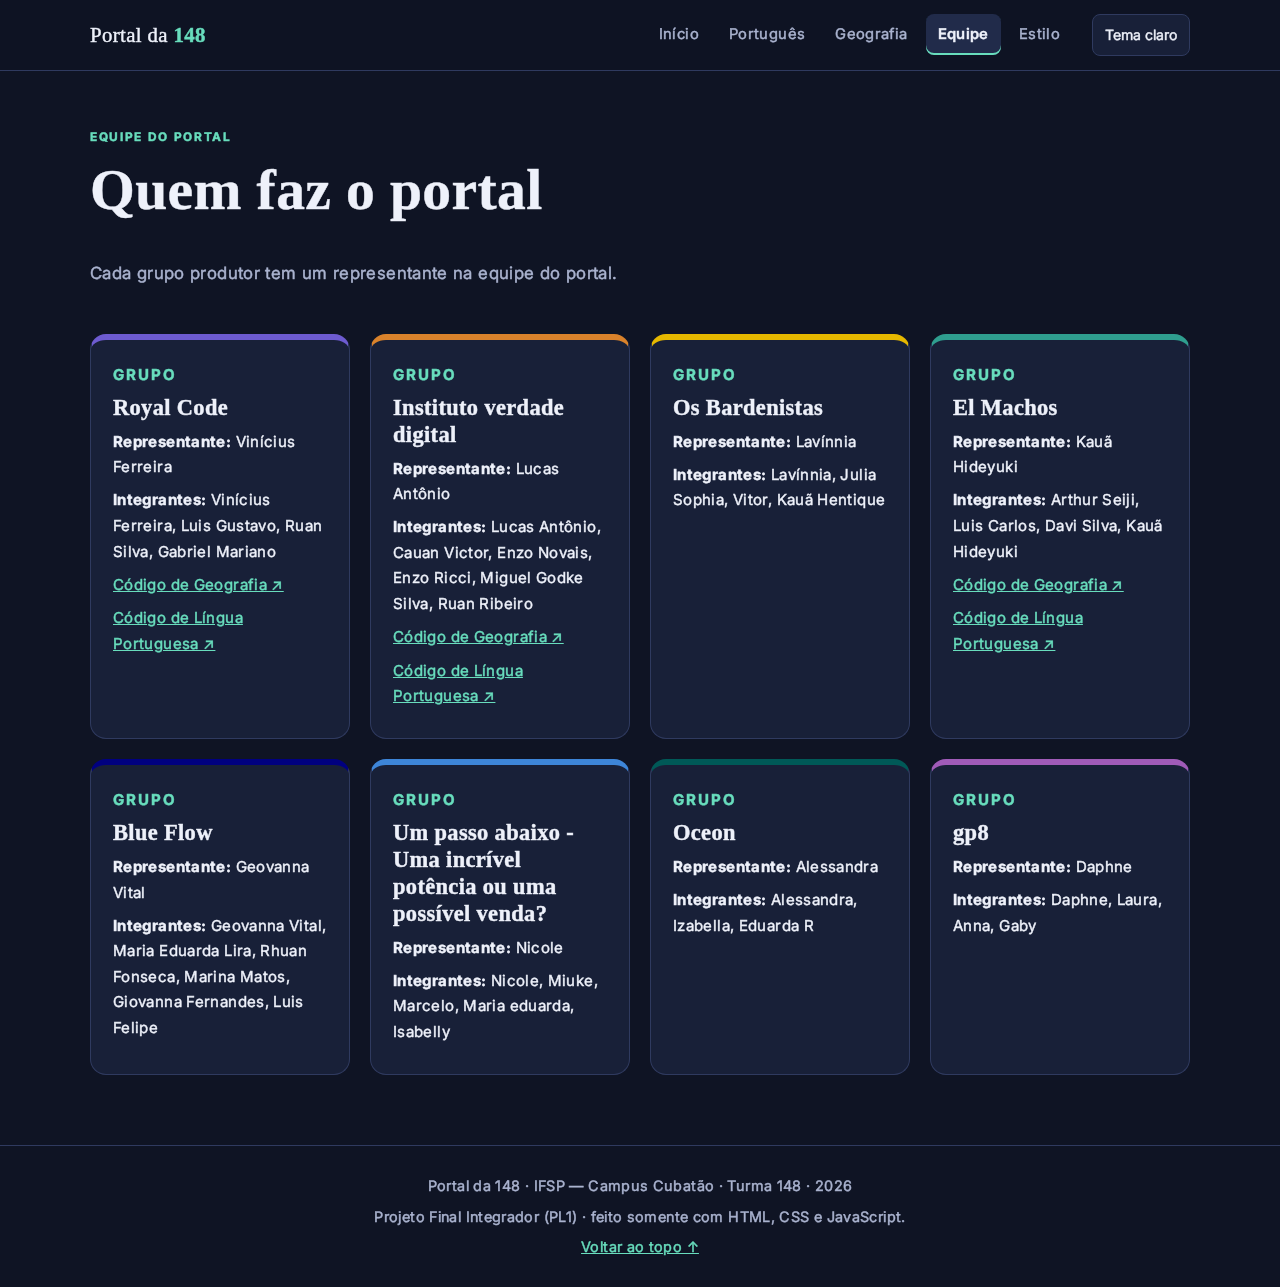
==== equipe.html @ 59fd306a "portal 1.0" ====
<!DOCTYPE html>
<html lang="pt-BR">
<head>
  <meta charset="UTF-8">
  <meta name="viewport" content="width=device-width, initial-scale=1">
  <title>Equipe | Portal da 148</title>
  <meta name="description" content="Representantes de cada grupo produtor na equipe do portal.">
  <link rel="icon" type="image/png" href="img/favicon.png">
  <link rel="preconnect" href="https://fonts.googleapis.com">
  <link rel="preconnect" href="https://fonts.gstatic.com" crossorigin>
  <link href="https://fonts.googleapis.com/css2?family=Inter:wght@400;600;700&display=swap" rel="stylesheet">
  <link rel="preconnect" href="https://fonts.googleapis.com">
<link rel="preconnect" href="https://fonts.gstatic.com" crossorigin>
<link href="https://fonts.googleapis.com/css2?family=Asul:wght@400;700&family=Montserrat:ital,wght@0,100..900;1,100..900&family=Poiret+One&family=Roboto:ital,wght@0,100..900;1,100..900&display=swap" rel="stylesheet">
  <link rel="stylesheet" href="css/style.css">

  <script src="js/config.js"defer></script>
  <script src="js/main.js"defer></script>
</head>
<!-- tipografia  para escrita poiret oni-->
<body data-page="equipe" id="topo" class=".poiret-one-regular">

  <a class="skip-link" href="#conteudo">Pular para o conteúdo</a>
  <header class="site-header">
    <a class="marca" href="index.html">Portal da <strong>148</strong></a>
    <button id="menu-toggle" class="menu-toggle" type="button" aria-expanded="false" aria-controls="menu-principal" aria-label="Abrir menu">☰</button>
    <nav id="menu-principal" class="menu" aria-label="Menu principal"></nav>
    <button id="theme-toggle" class="botao-tema" type="button" aria-pressed="false">Tema claro</button>
  </header>

  <main id="conteudo">
    <section class="topo-pagina">
      <p class="eyebrow">Equipe do Portal</p>
      <h1>Quem faz o portal</h1>
      <p class="hero-texto">Cada grupo produtor tem um representante na equipe do portal.</p>
    </section>
    <div id="lista-equipe" class="equipe"></div>
  </main>

  <footer class="site-footer">
    <p id="rodape-info">Portal da 148</p>
    <p>Projeto Final Integrador (PL1) · feito somente com HTML, CSS e JavaScript.</p>
    <a href="#topo">Voltar ao topo ↑</a>
  </footer>

  <button id="voltar-topo" class="voltar-topo" type="button" aria-label="Voltar ao topo" hidden>↑</button>

</body>
</html>
---- css/style.css ----
@charset "UTF-8";

/* =====================================================
   PORTAL DA 148 — estilos
   Cores em variáveis no :root; o tema claro troca os valores.
===================================================== */

:root {
  --bg: #0f1424;
  --surface: #182038;
  --surface-2: #212b4a;
  --text: #eef1fa;
  --muted: #aab3cf;
  --primary: #68ddbd;
  --on-primary: #0f1424;
  --line: #2f3a5f;
  --cor-1: #6d5bd0;
  --cor-2: #d9822b;
  --cor-3: #e6b800;
  --cor-4: #2f9e8f;
  --cor-5: #000080;
  --cor-6: #3d85d8;
  --cor-7: #005957;
  --cor-8: #a05bb8;
  --verde: #2fa35c;
  --azul: #1d9bd8;
  --largura: 1100px;
  --sans: Inter, "Segoe UI", Arial, sans-serif;
  --display: "Poiret One", cursive;
  --serif: Georgia, "Times New Roman", serif;
}

:root[data-theme="claro"] {
  --bg: #f4f6fc;
  --surface: #ffffff;
  --surface-2: #e9edf8;
  --text: #182038;
  --muted: #53607f;
  --primary: #91715b;
  --on-primary: #ffffff;
  --line: #ccd3e8;
}

.nome-site {
    margin: -6px 0 14px;
    color: var(--muted);
    font-size: 1rem;
    font-style: italic;
}

* { box-sizing: border-box; }
html { scroll-behavior: smooth; scroll-padding-top: 90px; }
body { margin: 0; background: var(--bg); color: var(--text); font-family: var(--sans); line-height: 1.7; }
img { max-width: 100%; display: block; }
a { color: var(--primary); }
a:hover { color: var(--text); }
h1, h2, h3 { font-family: var(--serif); font-weight: 700; line-height: 1.2; margin: 0 0 .6em; }
h1 { font-size: clamp(2.2rem, 6vw, 3.6rem); }
h2 { font-size: clamp(1.5rem, 3.4vw, 2rem); }
h3 { font-size: 1.2rem; }
p { margin: 0 0 1em; }
:focus-visible { outline: 3px solid var(--primary); outline-offset: 3px; }

.skip-link { position: absolute; left: 12px; top: -60px; background: var(--primary); color: var(--on-primary); padding: 10px 16px; border-radius: 8px; z-index: 100; }
.skip-link:focus { top: 12px; }

/* ---------- Cabeçalho e rodapé ---------- */
.site-header { position: sticky; top: 0; z-index: 20; display: flex; align-items: center; gap: 20px; padding: 14px max(16px, calc((100% - var(--largura)) / 2)); background: color-mix(in srgb, var(--bg) 92%, transparent); backdrop-filter: blur(8px); border-bottom: 1px solid var(--line); }
.marca { font-family: var(--serif); font-size: 1.3rem; color: var(--text); text-decoration: none; margin-right: auto; }
.marca strong { color: var(--primary); }
.menu { display: flex; gap: 6px; }
.menu a { color: var(--muted); text-decoration: none; padding: 8px 12px; border-radius: 8px; font-size: .92rem; }
.menu a:hover { background: var(--surface-2); color: var(--text); }
.menu a[aria-current="page"] { background: var(--surface-2); color: var(--text); font-weight: 600; box-shadow: inset 0 -2px 0 var(--primary); }
.menu-toggle, .botao-tema { border: 1px solid var(--line); background: var(--surface); color: var(--text); border-radius: 8px; padding: 8px 12px; font: inherit; font-size: .88rem; cursor: pointer; }
.botao-tema:hover, .menu-toggle:hover { background: var(--surface-2); }
.menu-toggle { display: none; }

main { width: min(var(--largura), calc(100% - 32px)); margin: 0 auto; padding: 36px 0 70px; min-height: 70vh; }
.site-footer { border-top: 1px solid var(--line); padding: 28px 16px; text-align: center; color: var(--muted); font-size: .9rem; }
.site-footer p { margin: 0 0 6px; }

.voltar-topo { position: fixed; right: 18px; bottom: 18px; width: 46px; height: 46px; border-radius: 50%; border: 0; background: var(--primary); color: var(--on-primary); font-size: 1.3rem; cursor: pointer; box-shadow: 0 6px 20px rgba(0,0,0,.35); z-index: 30; }
.voltar-topo[hidden] { display: none; }

/* ---------- Botões e selos ---------- */
.botao { display: inline-block; background: var(--primary); color: var(--on-primary); padding: 10px 20px; border-radius: 999px; font-weight: 600; text-decoration: none; }
.botao:hover { color: var(--on-primary); filter: brightness(1.1); }
.eyebrow, .categoria { color: var(--primary); font-size: .74rem; font-weight: 700; letter-spacing: .14em; text-transform: uppercase; margin: 0 0 8px; }
.selo-grupo { display: inline-block; background: var(--cor-grupo, var(--cor-1)); color: #fff; padding: 2px 12px; border-radius: 999px; font-size: .78rem; font-weight: 700; }

/* ---------- Início ---------- */
.hero, .topo-pagina { padding: 20px 0 30px; }
.hero-texto { max-width: 680px; color: var(--muted); font-size: 1.05rem; }
.info-turma { display: flex; flex-wrap: wrap; gap: 12px 30px; margin: 20px 0 0; }
.info-turma dt, .detalhe-meta dt { color: var(--muted); font-size: .72rem; letter-spacing: .1em; text-transform: uppercase; }
.info-turma dd, .detalhe-meta dd { margin: 0; font-weight: 600; }

.materias { display: grid; grid-template-columns: 1fr 1fr; gap: 24px; margin: 10px 0 44px; }
.materia-card { display: flex; flex-direction: column; gap: 6px; min-height: 260px; padding: 28px; border: 4px solid var(--borda); border-radius: 20px; background: var(--surface); color: var(--text); text-decoration: none; transition: transform .2s ease, box-shadow .2s ease; }
.materia-card:hover { transform: translateY(-4px); box-shadow: 0 14px 34px rgba(0,0,0,.28); color: var(--text); }
.materia-card[hidden] { display: none; }
.materia-geo { --borda: var(--verde); }
.materia-pt { --borda: var(--azul); }
.materia-card h2 { color: var(--borda); font-size: 2rem; }
.materia-card p { color: var(--muted); }
.materia-qtd { color: var(--muted); font-size: .88rem; margin-top: auto; }
.materia-card .botao { align-self: flex-start; background: var(--borda); color: #fff; }

.bloco { margin: 0 0 36px; padding: 26px; border: 1px solid var(--line); border-radius: 16px; background: var(--surface); }
.bloco[hidden] { display: none; }
.qr-box img { background: #fff; padding: 8px; border-radius: 12px; }

.video-frame { position: relative; aspect-ratio: 16 / 9; border-radius: 14px; overflow: hidden; background: #000; }
.video-frame iframe, .video-frame video { position: absolute; inset: 0; width: 100%; height: 100%; border: 0; }
.video-externo { position: absolute; inset: 0; display: flex; flex-direction: column; align-items: center; justify-content: center; gap: 8px; padding: 20px; text-align: center; background: var(--surface-2); color: var(--text); text-decoration: none; }
.video-externo span { font-size: 2.4rem; color: var(--primary); }

/* ---------- Listas de trabalhos ---------- */
.filtros { display: grid; grid-template-columns: 2fr 1fr 1fr; gap: 14px; margin-bottom: 14px; }
.filtros label { display: grid; gap: 6px; font-size: .85rem; color: var(--muted); }
.filtros input, .filtros select, .campo { width: 100%; padding: 11px 12px; border: 1px solid var(--line); border-radius: 10px; background: var(--surface); color: var(--text); font: inherit; }
.filtros select option { background: var(--surface); color: var(--text); }
.contador { color: var(--muted); font-size: .9rem; }

.cards { display: grid; grid-template-columns: repeat(auto-fill, minmax(280px, 1fr)); gap: 22px; }
.card { display: flex; flex-direction: column; overflow: hidden; border: 1px solid var(--line); border-top: 5px solid var(--cor-grupo, var(--cor-1)); border-radius: 16px; background: var(--surface); color: var(--text); text-decoration: none; transition: transform .2s ease, box-shadow .2s ease; }
.card:hover { transform: translateY(-4px); box-shadow: 0 14px 30px rgba(0,0,0,.28); color: var(--text); }
.card img { width: 100%; height: 190px; object-fit: cover; background: var(--surface-2); }
.card-corpo { display: flex; flex-direction: column; gap: 4px; padding: 18px; flex: 1; }
.card-corpo .categoria { margin: 6px 0 0; }
.card-corpo h3 { margin: 0 0 4px; }
.card-corpo p { color: var(--muted); font-size: .92rem; margin-bottom: 10px; }
.card-acao { margin-top: auto; color: var(--primary); font-weight: 600; font-size: .9rem; }
.vazio { padding: 30px; text-align: center; border: 1px dashed var(--line); border-radius: 16px; }
.vazio[hidden] { display: none; }

/* ---------- Cartões de grupos (páginas das matérias) ---------- */
.grupos { display: grid; grid-template-columns: repeat(auto-fill, minmax(280px, 1fr)); gap: 22px; }
.grupo-card { display: flex; flex-direction: column; gap: 6px; padding: 26px; border: 1px solid var(--line); border-top: 8px solid var(--cor-grupo, var(--cor-1)); border-radius: 18px; background: var(--surface); }
.grupo-card h2 { font-size: 1.7rem; margin-bottom: .3em; }
.integrantes-lista { list-style: none; margin: 0 0 20px; padding: 0; color: var(--muted); }
.integrantes-lista li { padding: 4px 0; border-bottom: 1px solid var(--line); }
.integrantes-lista li:last-child { border-bottom: 0; }
.grupo-card .botao { margin-top: auto; align-self: flex-start; background: var(--cor-grupo, var(--primary)); color: #fff; }
.so-leitor { position: absolute; width: 1px; height: 1px; overflow: hidden; clip: rect(0 0 0 0); white-space: nowrap; }

/* ---------- Detalhe do trabalho ---------- */
.detalhe { max-width: 820px; margin: 0 auto; }
.voltar { display: inline-block; margin-bottom: 20px; text-decoration: none; font-weight: 600; }
.detalhe-topo { padding-bottom: 14px; border-bottom: 3px solid var(--cor-grupo, var(--cor-1)); margin-bottom: 24px; }
.detalhe-resumo { color: var(--muted); font-size: 1.1rem; }
.detalhe-meta { display: flex; flex-wrap: wrap; gap: 12px 28px; margin: 18px 0 0; }
.capa { margin: 0 0 28px; }
.capa img { width: 100%; max-height: 460px; object-fit: cover; border-radius: 16px; }
figcaption { color: var(--muted); font-size: .85rem; margin-top: 8px; }
.credito { display: block; font-style: italic; }
.texto h2 { margin-top: 1.6em; }
.texto h3 { margin-top: 1.4em; color: var(--primary); }
.texto ul { padding-left: 1.3em; margin: 0 0 1em; }
.texto li { margin-bottom: .4em; }
.texto figure { margin: 24px 0; }
.texto figure img { border-radius: 12px; max-height: 480px; width: auto; margin: 0 auto; }
.texto figcaption { text-align: center; }
.texto blockquote { margin: 1.2em 0; padding: 14px 20px; border-left: 4px solid var(--primary); background: var(--surface); border-radius: 0 12px 12px 0; font-family: var(--serif); font-style: italic; }
.destaque { margin: 1.4em 0; padding: 18px 22px; border: 1px solid var(--line); border-left: 4px solid var(--primary); border-radius: 12px; background: var(--surface); }
.destaque strong { display: block; margin-bottom: 8px; color: var(--primary); }
.destaque p:last-child { margin-bottom: 0; }
.verso { white-space: pre-line; font-family: var(--serif); font-style: italic; padding-left: 14px; border-left: 3px solid var(--line); }
.detalhe-video, .detalhe-links { margin-top: 36px; }
.detalhe-links a { overflow-wrap: anywhere; }

/* ---------- Equipe ---------- */
.equipe { display: grid; grid-template-columns: repeat(auto-fill, minmax(260px, 1fr)); gap: 20px; }
.equipe-card { padding: 22px; border: 1px solid var(--line); border-top: 6px solid var(--cor-grupo, var(--cor-1)); border-radius: 16px; background: var(--surface); }
.equipe-card h2 { font-size: 1.4rem; margin-bottom: .3em; }
.equipe-card p { margin-bottom: .5em; font-size: .94rem; }
.equipe-links { display: flex; flex-wrap: wrap; gap: 8px 16px; }

/* ---------- Guia de estilo ---------- */
.amostras { display: grid; grid-template-columns: repeat(auto-fill, minmax(150px, 1fr)); gap: 14px; margin-bottom: 20px; }
.amostra { display: flex; flex-direction: column; justify-content: flex-end; min-height: 100px; padding: 12px; border: 1px solid var(--line); border-radius: 12px; background: var(--c); color: var(--text); font-size: .85rem; }
.exemplo { margin-bottom: .4em; }

/* ---------- Celular ---------- */
@media (max-width: 760px) {
  .menu-toggle { display: inline-block; }
  .menu { display: none; position: absolute; left: 0; right: 0; top: 100%; flex-direction: column; padding: 12px 16px; background: var(--bg); border-bottom: 1px solid var(--line); }
  .menu.is-open { display: flex; }
  .materias, .filtros { grid-template-columns: 1fr; }
  .materia-card { min-height: 0; }
}

@media (prefers-reduced-motion: reduce) {
  html { scroll-behavior: auto; }
  * { transition: none !important; }
}

.poiret-one-regular {
  font-family: "Poiret One", sans-serif;
  font-weight: 400;
  font-style: normal;
}

body {
  font-size: 1.15rem;              /* maior que o normal */
  letter-spacing: .02em;           /* respira mais */
  -webkit-text-stroke: .5px currentColor;  /* engrossa o traço */
}
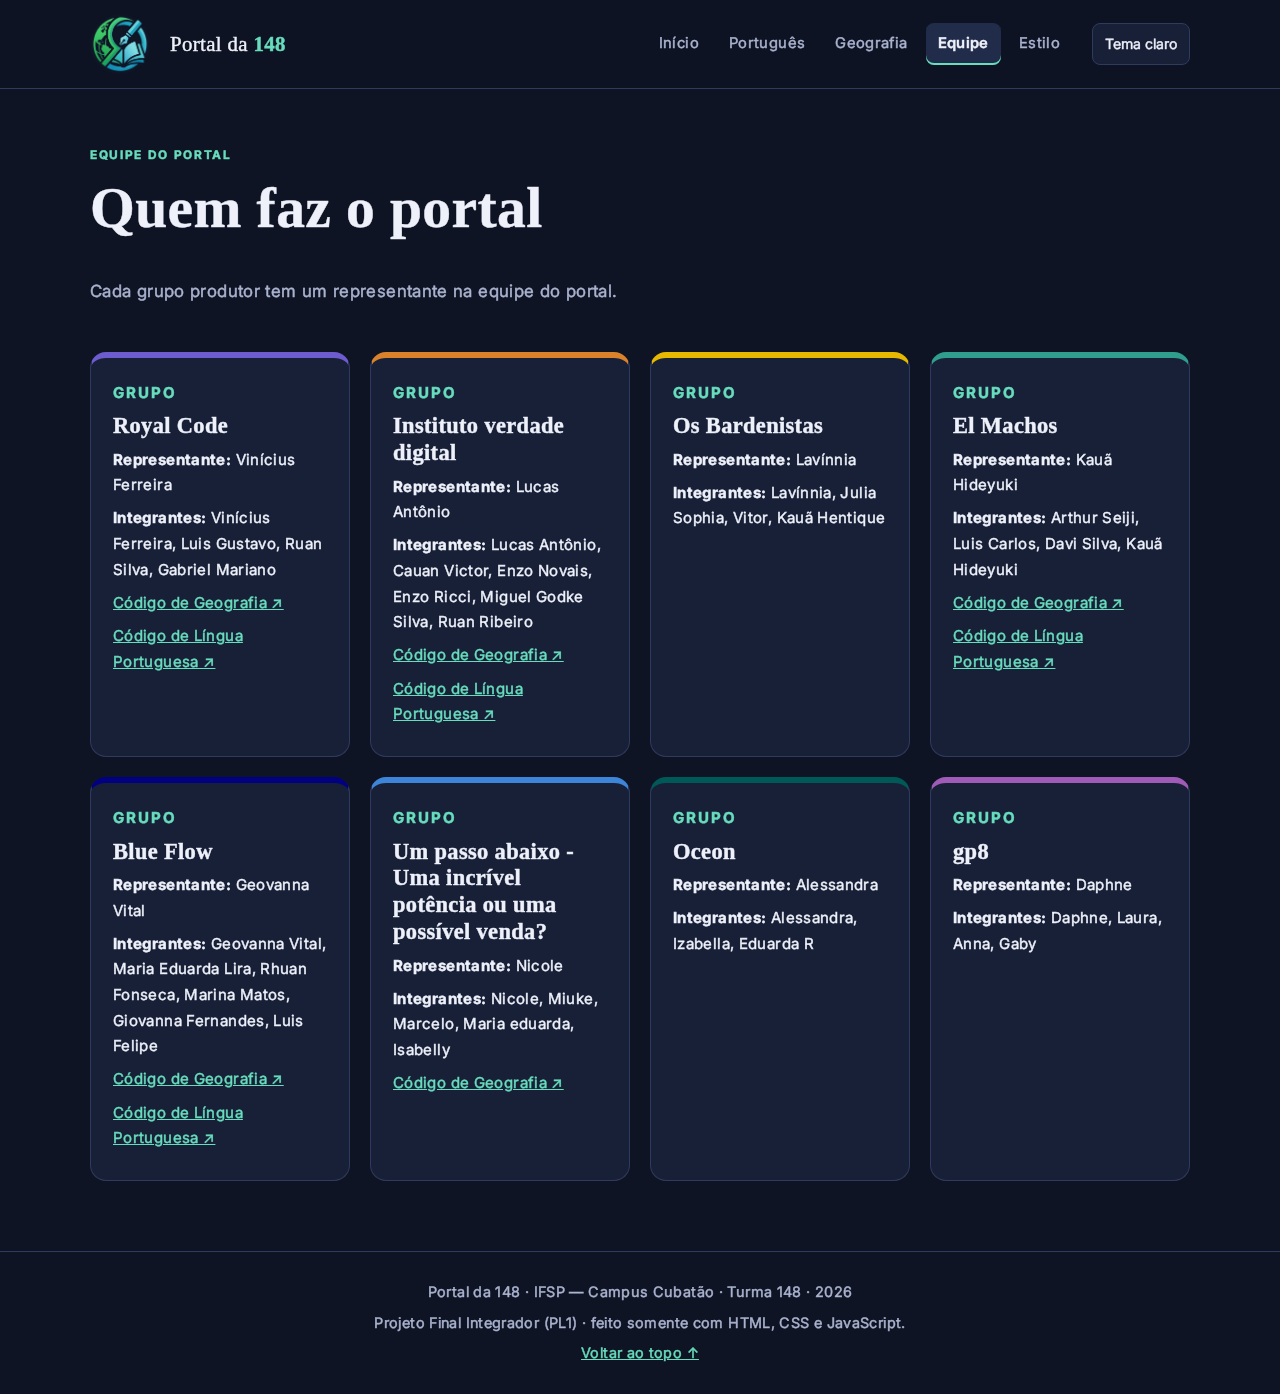
==== commit a00966d7: "Add files via upload" ====
--- a/equipe.html
+++ b/equipe.html
@@ -22,6 +22,9 @@
 
   <a class="skip-link" href="#conteudo">Pular para o conteúdo</a>
   <header class="site-header">
+    <div class="logo_escuro"><img src="img/logoportal.png" alt=""></div>
+<div class="logo_claro"><img src="img/logoclaro.png" alt=""></div>
+
     <a class="marca" href="index.html">Portal da <strong>148</strong></a>
     <button id="menu-toggle" class="menu-toggle" type="button" aria-expanded="false" aria-controls="menu-principal" aria-label="Abrir menu">☰</button>
     <nav id="menu-principal" class="menu" aria-label="Menu principal"></nav>
--- a/css/style.css
+++ b/css/style.css
@@ -28,7 +28,11 @@
   --sans: Inter, "Segoe UI", Arial, sans-serif;
   --display: "Poiret One", cursive;
   --serif: Georgia, "Times New Roman", serif;
-}
+
+ 
+
+}
+
 
 :root[data-theme="claro"] {
   --bg: #f4f6fc;
@@ -39,6 +43,35 @@
   --primary: #91715b;
   --on-primary: #ffffff;
   --line: #ccd3e8;
+
+
+}
+
+/*logo*/
+.logo_escuro{display: block; 
+  
+  
+  height:auto ;
+  width: 60px;
+  
+  
+
+}
+.logo_claro{display: none;
+ height:auto ;
+  width: 60px;
+}
+
+
+/*quando for claro a logo muda*/
+:root[data-theme="claro"] .logo_escuro {
+  display: none;
+
+  
+}
+
+:root[data-theme="claro"] .logo_claro {
+  display: block;
 }
 
 .nome-site {
@@ -82,6 +115,9 @@
 
 .voltar-topo { position: fixed; right: 18px; bottom: 18px; width: 46px; height: 46px; border-radius: 50%; border: 0; background: var(--primary); color: var(--on-primary); font-size: 1.3rem; cursor: pointer; box-shadow: 0 6px 20px rgba(0,0,0,.35); z-index: 30; }
 .voltar-topo[hidden] { display: none; }
+
+
+
 
 /* ---------- Botões e selos ---------- */
 .botao { display: inline-block; background: var(--primary); color: var(--on-primary); padding: 10px 20px; border-radius: 999px; font-weight: 600; text-decoration: none; }
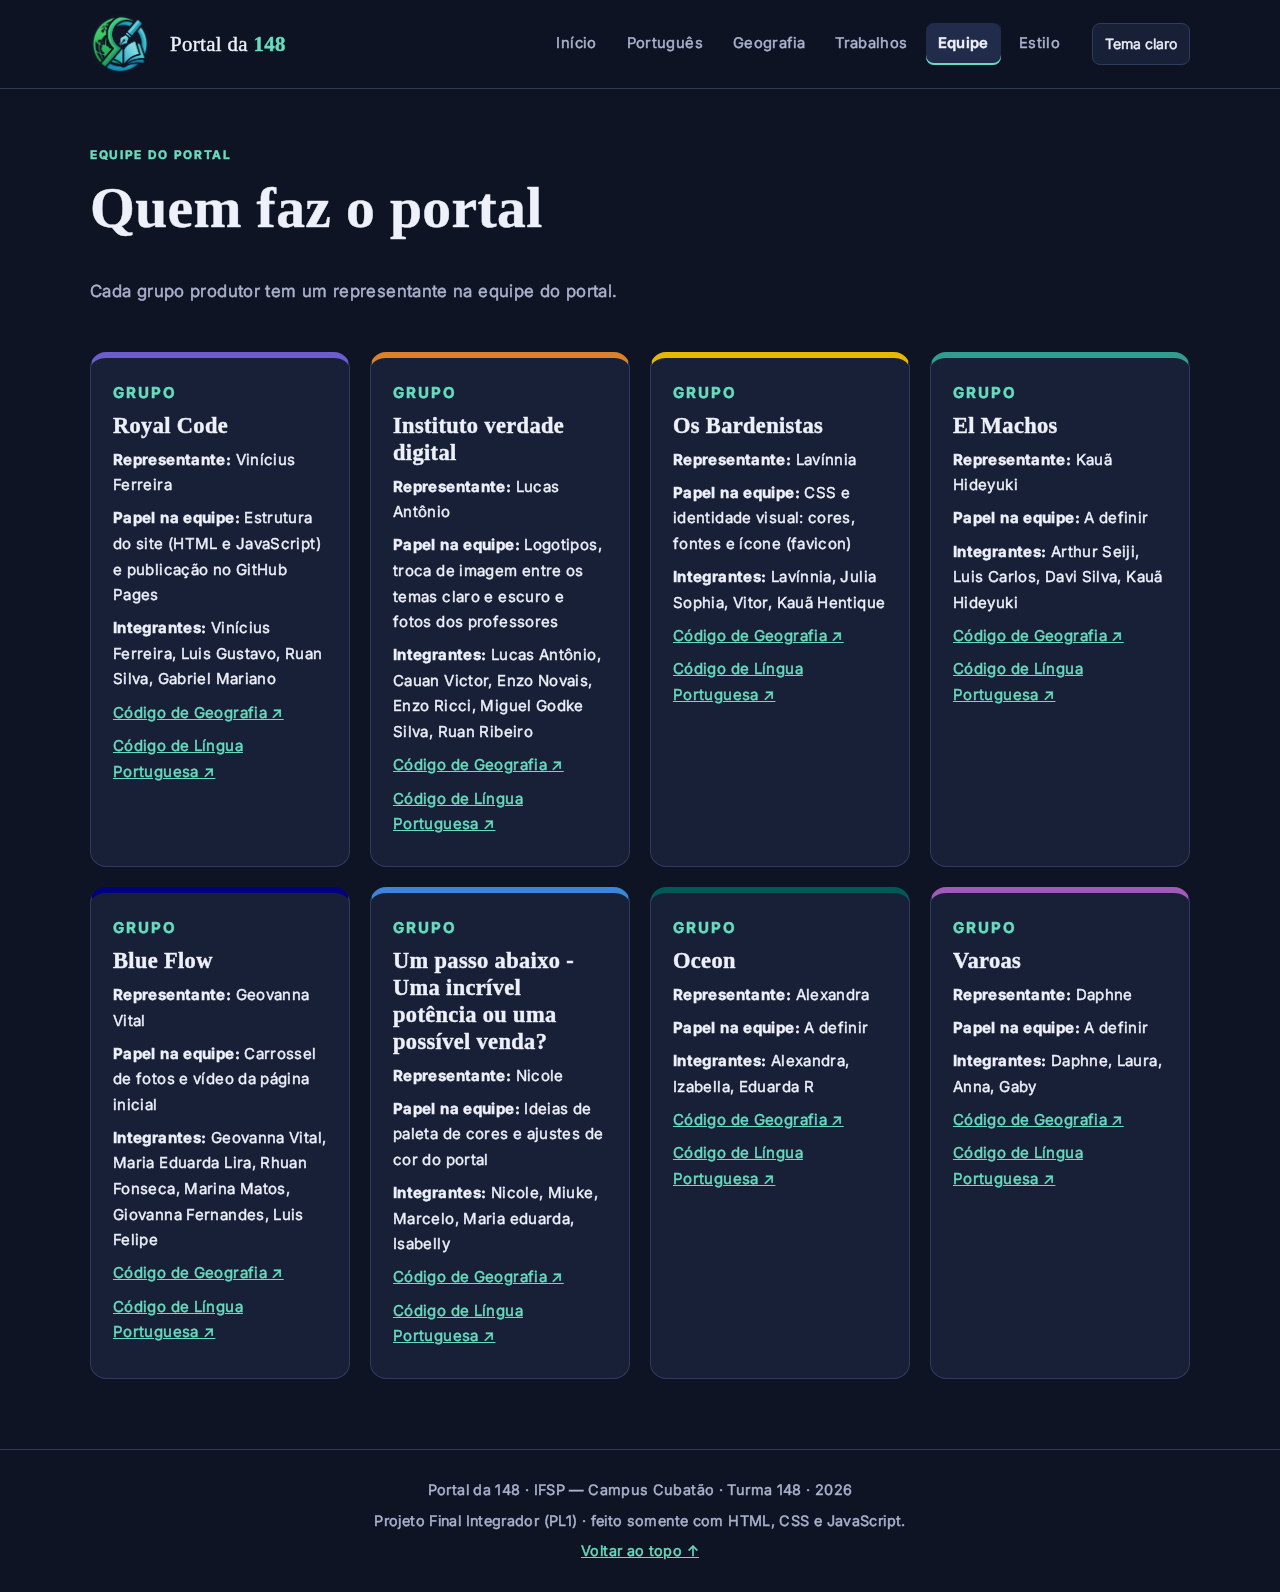
==== commit 0529ff28: "Atualiza portal com novas páginas e funcionalidades" ====
--- a/equipe.html
+++ b/equipe.html
@@ -9,16 +9,12 @@
   <link rel="preconnect" href="https://fonts.googleapis.com">
   <link rel="preconnect" href="https://fonts.gstatic.com" crossorigin>
   <link href="https://fonts.googleapis.com/css2?family=Inter:wght@400;600;700&display=swap" rel="stylesheet">
-  <link rel="preconnect" href="https://fonts.googleapis.com">
-<link rel="preconnect" href="https://fonts.gstatic.com" crossorigin>
-<link href="https://fonts.googleapis.com/css2?family=Asul:wght@400;700&family=Montserrat:ital,wght@0,100..900;1,100..900&family=Poiret+One&family=Roboto:ital,wght@0,100..900;1,100..900&display=swap" rel="stylesheet">
   <link rel="stylesheet" href="css/style.css">
 
   <script src="js/config.js"defer></script>
   <script src="js/main.js"defer></script>
 </head>
-<!-- tipografia  para escrita poiret oni-->
-<body data-page="equipe" id="topo" class=".poiret-one-regular">
+<body data-page="equipe" id="topo">
 
   <a class="skip-link" href="#conteudo">Pular para o conteúdo</a>
   <header class="site-header">
--- a/css/style.css
+++ b/css/style.css
@@ -26,7 +26,6 @@
   --azul: #1d9bd8;
   --largura: 1100px;
   --sans: Inter, "Segoe UI", Arial, sans-serif;
-  --display: "Poiret One", cursive;
   --serif: Georgia, "Times New Roman", serif;
 
  
@@ -232,14 +231,221 @@
   * { transition: none !important; }
 }
 
-.poiret-one-regular {
-  font-family: "Poiret One", sans-serif;
-  font-weight: 400;
-  font-style: normal;
-}
-
 body {
   font-size: 1.15rem;              /* maior que o normal */
   letter-spacing: .02em;           /* respira mais */
   -webkit-text-stroke: .5px currentColor;  /* engrossa o traço */
 }
+
+/* ---------- Professores ---------- */
+.professores { list-style: none; margin: 18px 0 0; padding: 0; display: grid; grid-template-columns: repeat(auto-fit, minmax(170px, 1fr)); gap: 24px; }
+.professor { text-align: center; }
+.avatar { display: block; width: 110px; height: 110px; margin: 0 auto 12px; border-radius: 50%; object-fit: cover; border: 3px solid var(--primary); background: var(--surface-2); }
+.avatar-iniciais { display: flex; align-items: center; justify-content: center; font-family: var(--serif); font-size: 2rem; font-weight: 700; color: var(--on-primary); background: var(--primary); }
+.professor h3 { margin: 0 0 4px; }
+.professor p { margin: 0; color: var(--muted); }
+
+
+
+
+/* ---------- carrossel ---------- */
+
+.destaque-campus {
+    display: grid;
+    grid-template-columns: 1fr 1fr;
+    align-items: start;
+    gap: 30px;
+    max-width: 1000px;
+    margin: 35px auto;
+    padding: 0 15px;
+}
+
+/* TÍTULOS */
+
+.titulo-destaque {
+    font-family: var(--serif);
+    font-size: 23px;
+    color: var(--text);
+    text-align: center;
+    margin-bottom: 18px;
+    min-height: 56px;
+    display: flex;
+    align-items: center;
+    justify-content: center;
+}
+
+/* CARROSSEL */
+
+.carrossel-campus {
+    width: 100%;
+    margin: 0;
+    padding: 0;
+}
+
+.carrossel-container {
+    position: relative;
+    width: 100%;
+    height: 300px;
+    overflow: hidden;
+    border-radius: 14px;
+    background: var(--surface-2);
+    border: 1px solid var(--line);
+    box-shadow: 0 8px 25px rgba(0, 0, 0, 0.18);
+}
+
+.carrossel-imagens {
+    width: 100%;
+    height: 100%;
+}
+
+.carrossel-imagens img {
+    display: none;
+    width: 100%;
+    height: 100%;
+    object-fit: contain;
+}
+
+.carrossel-imagens img.ativa {
+    display: block;
+}
+
+/* SETAS */
+
+.seta {
+    position: absolute;
+    top: 50%;
+    transform: translateY(-50%);
+    background: var(--surface);
+    color: var(--text);
+    border: 1px solid var(--line);
+    width: 40px;
+    height: 40px;
+    border-radius: 50%;
+    cursor: pointer;
+    font-size: 17px;
+    transition: 0.3s;
+}
+
+.seta:hover {
+    background: var(--primary);
+    color: var(--on-primary);
+}
+
+.seta.anterior {
+    left: 12px;
+}
+
+.seta.proxima {
+    right: 12px;
+}
+
+/* INDICADORES */
+
+.indicadores {
+    position: absolute;
+    bottom: 14px;
+    width: 100%;
+    display: flex;
+    justify-content: center;
+    gap: 9px;
+}
+
+.indicadores button {
+    width: 9px;
+    height: 9px;
+    border: none;
+    border-radius: 50%;
+    background: var(--text);
+    opacity: 0.5;
+    cursor: pointer;
+}
+
+.indicadores button.ativo {
+    background: var(--primary);
+    opacity: 1;
+    transform: scale(1.2);
+}
+
+/* TEMA CLARO */
+
+:root[data-theme="claro"] .carrossel-container {
+    background-color: #91715b;
+    border-color: #91715b;
+}
+
+/* VÍDEO */
+
+.video-campus {
+    width: 100%;
+    min-width: 0;
+}
+
+.video-campus iframe {
+    display: block;
+    width: 100%;
+    aspect-ratio: 16 / 9;
+    height: auto;
+    border: 1px solid var(--line);
+    border-radius: 14px;
+    background: var(--surface-2);
+}
+
+/* RESPONSIVIDADE */
+
+@media (max-width: 750px) {
+    .destaque-campus {
+        grid-template-columns: 1fr;
+        gap: 25px;
+    }
+
+    .carrossel-container {
+        height: 260px;
+    }
+
+    .titulo-destaque {
+        min-height: auto;
+    }
+}
+
+@media (max-width: 600px) {
+    .carrossel-container {
+        height: 220px;
+    }
+
+    .seta {
+        width: 34px;
+        height: 34px;
+        font-size: 14px;
+    }
+}
+
+/*professores*/
+
+
+.prof_p{text-align: center;}
+.card_prof{
+
+   background-color: #313645;
+    
+
+    height: fit-content;
+    width: auto ; 
+    position: sticky;
+    align-items: center;
+    display: flex;
+    flex-direction: column;
+}
+:root[data-theme="claro"] .card_prof {
+    background-color: var(--surface-2);   
+}
+.barra_prof{width: 90px; height: auto;}
+
+/* ---------- Página Trabalhos: filtros e link do código ---------- */
+.filtros-sites { grid-template-columns: 2fr 1fr 1fr auto; align-items: end; }
+.botao-limpar { padding: 11px 18px; border: 1px solid var(--line); border-radius: 10px; background: var(--surface); color: var(--text); font: inherit; font-size: .9rem; font-weight: 600; cursor: pointer; }
+.botao-limpar:hover { background: var(--surface-2); }
+.link-codigo { display: inline-block; margin-top: 12px; font-size: .92rem; }
+@media (max-width: 760px) { .filtros-sites { grid-template-columns: 1fr; } }
+
+/* Nome do professor no cartão (título h3, com o tamanho dos títulos de cartão) */
+.card_prof h3 { margin: 8px 0 8px; font-size: 1.5rem; }
